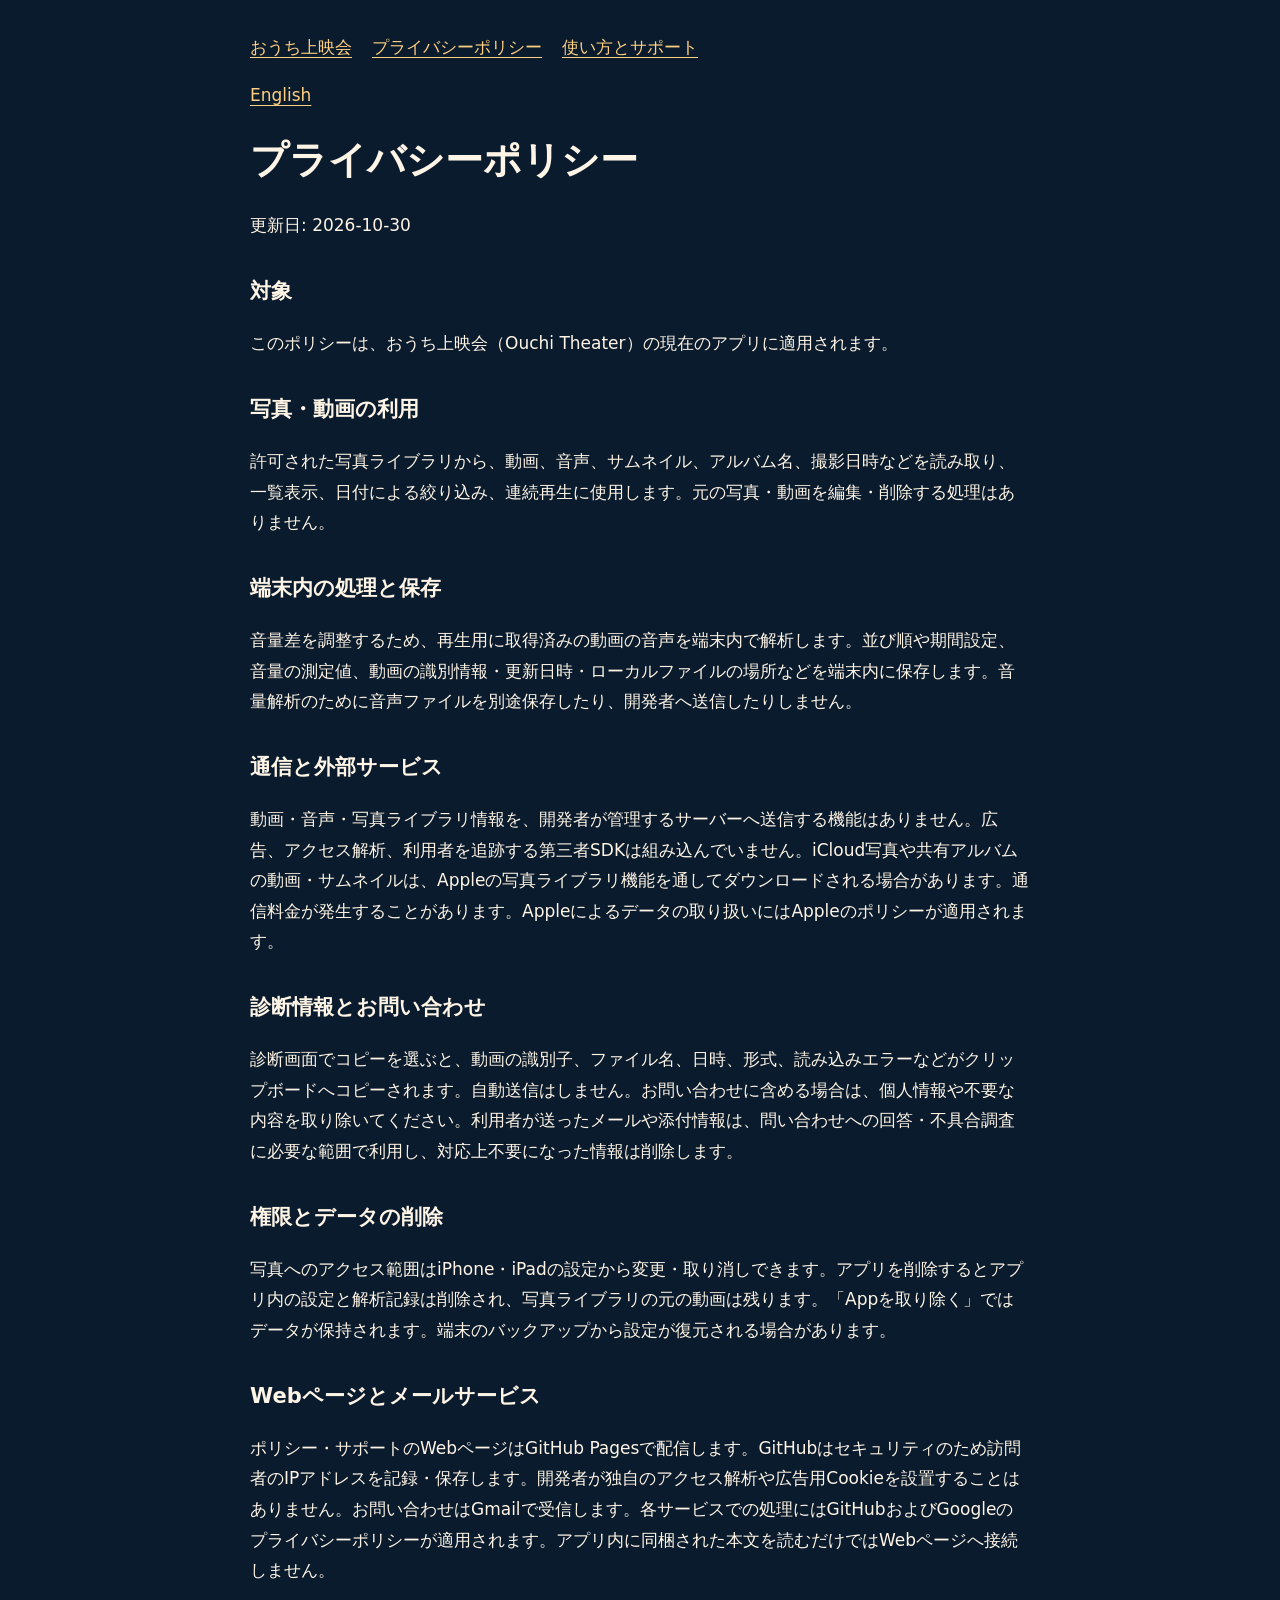
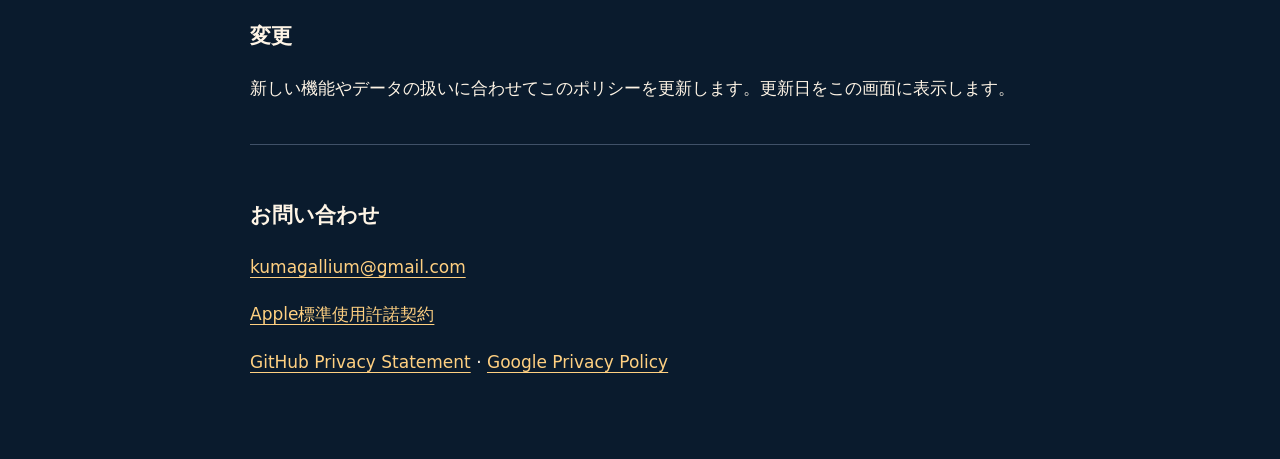
==== privacy-ja.html @ 00f3546b "[公開] 日英のプライバシーとサポート案内を掲載" ====
<!doctype html>
<html lang="ja"><head><meta charset="utf-8"><meta name="viewport" content="width=device-width, initial-scale=1"><title>プライバシーポリシー | おうち上映会</title><link rel="stylesheet" href="style.css"></head><body><main><nav aria-label="おうち上映会"><a href="index-ja.html">おうち上映会</a><a href="privacy-ja.html">プライバシーポリシー</a><a href="support-ja.html">使い方とサポート</a></nav><p><a lang="en" href="privacy-en.html">English</a></p><h1>プライバシーポリシー</h1><p>更新日: 2026-10-30</p><section><h2>対象</h2><p>このポリシーは、おうち上映会（Ouchi Theater）の現在のアプリに適用されます。</p></section><section><h2>写真・動画の利用</h2><p>許可された写真ライブラリから、動画、音声、サムネイル、アルバム名、撮影日時などを読み取り、一覧表示、日付による絞り込み、連続再生に使用します。元の写真・動画を編集・削除する処理はありません。</p></section><section><h2>端末内の処理と保存</h2><p>音量差を調整するため、再生用に取得済みの動画の音声を端末内で解析します。並び順や期間設定、音量の測定値、動画の識別情報・更新日時・ローカルファイルの場所などを端末内に保存します。音量解析のために音声ファイルを別途保存したり、開発者へ送信したりしません。</p></section><section><h2>通信と外部サービス</h2><p>動画・音声・写真ライブラリ情報を、開発者が管理するサーバーへ送信する機能はありません。広告、アクセス解析、利用者を追跡する第三者SDKは組み込んでいません。iCloud写真や共有アルバムの動画・サムネイルは、Appleの写真ライブラリ機能を通してダウンロードされる場合があります。通信料金が発生することがあります。Appleによるデータの取り扱いにはAppleのポリシーが適用されます。</p></section><section><h2>診断情報とお問い合わせ</h2><p>診断画面でコピーを選ぶと、動画の識別子、ファイル名、日時、形式、読み込みエラーなどがクリップボードへコピーされます。自動送信はしません。お問い合わせに含める場合は、個人情報や不要な内容を取り除いてください。利用者が送ったメールや添付情報は、問い合わせへの回答・不具合調査に必要な範囲で利用し、対応上不要になった情報は削除します。</p></section><section><h2>権限とデータの削除</h2><p>写真へのアクセス範囲はiPhone・iPadの設定から変更・取り消しできます。アプリを削除するとアプリ内の設定と解析記録は削除され、写真ライブラリの元の動画は残ります。「Appを取り除く」ではデータが保持されます。端末のバックアップから設定が復元される場合があります。</p></section><section><h2>Webページとメールサービス</h2><p>ポリシー・サポートのWebページはGitHub Pagesで配信します。GitHubはセキュリティのため訪問者のIPアドレスを記録・保存します。開発者が独自のアクセス解析や広告用Cookieを設置することはありません。お問い合わせはGmailで受信します。各サービスでの処理にはGitHubおよびGoogleのプライバシーポリシーが適用されます。アプリ内に同梱された本文を読むだけではWebページへ接続しません。</p></section><section><h2>変更</h2><p>新しい機能やデータの扱いに合わせてこのポリシーを更新します。更新日をこの画面に表示します。</p></section><footer><h2>お問い合わせ</h2><a href="mailto:kumagallium@gmail.com">kumagallium@gmail.com</a></footer><p><a href="https://www.apple.com/legal/internet-services/itunes/dev/stdeula/">Apple標準使用許諾契約</a></p><p><a href="https://docs.github.com/en/site-policy/privacy-policies/github-general-privacy-statement">GitHub Privacy Statement</a> · <a href="https://policies.google.com/privacy">Google Privacy Policy</a></p></main></body></html>
---- style.css ----
body{margin:0;background:#0a1b2d;color:#fff5e6;font:17px/1.8 system-ui,sans-serif}main{max-width:780px;margin:auto;padding:32px 24px 64px}a{color:#ffd081;text-underline-offset:4px}nav{display:flex;gap:20px;flex-wrap:wrap}h1{font-size:clamp(26px,6vw,38px);line-height:1.3}h2{font-size:21px;margin-top:32px}p{white-space:pre-line;overflow-wrap:anywhere}.notice{padding:16px;border:1px solid #ffd081;border-radius:12px}footer{margin-top:40px;border-top:1px solid #405168;padding-top:20px}a:focus-visible{outline:3px solid #ffd081;outline-offset:4px}
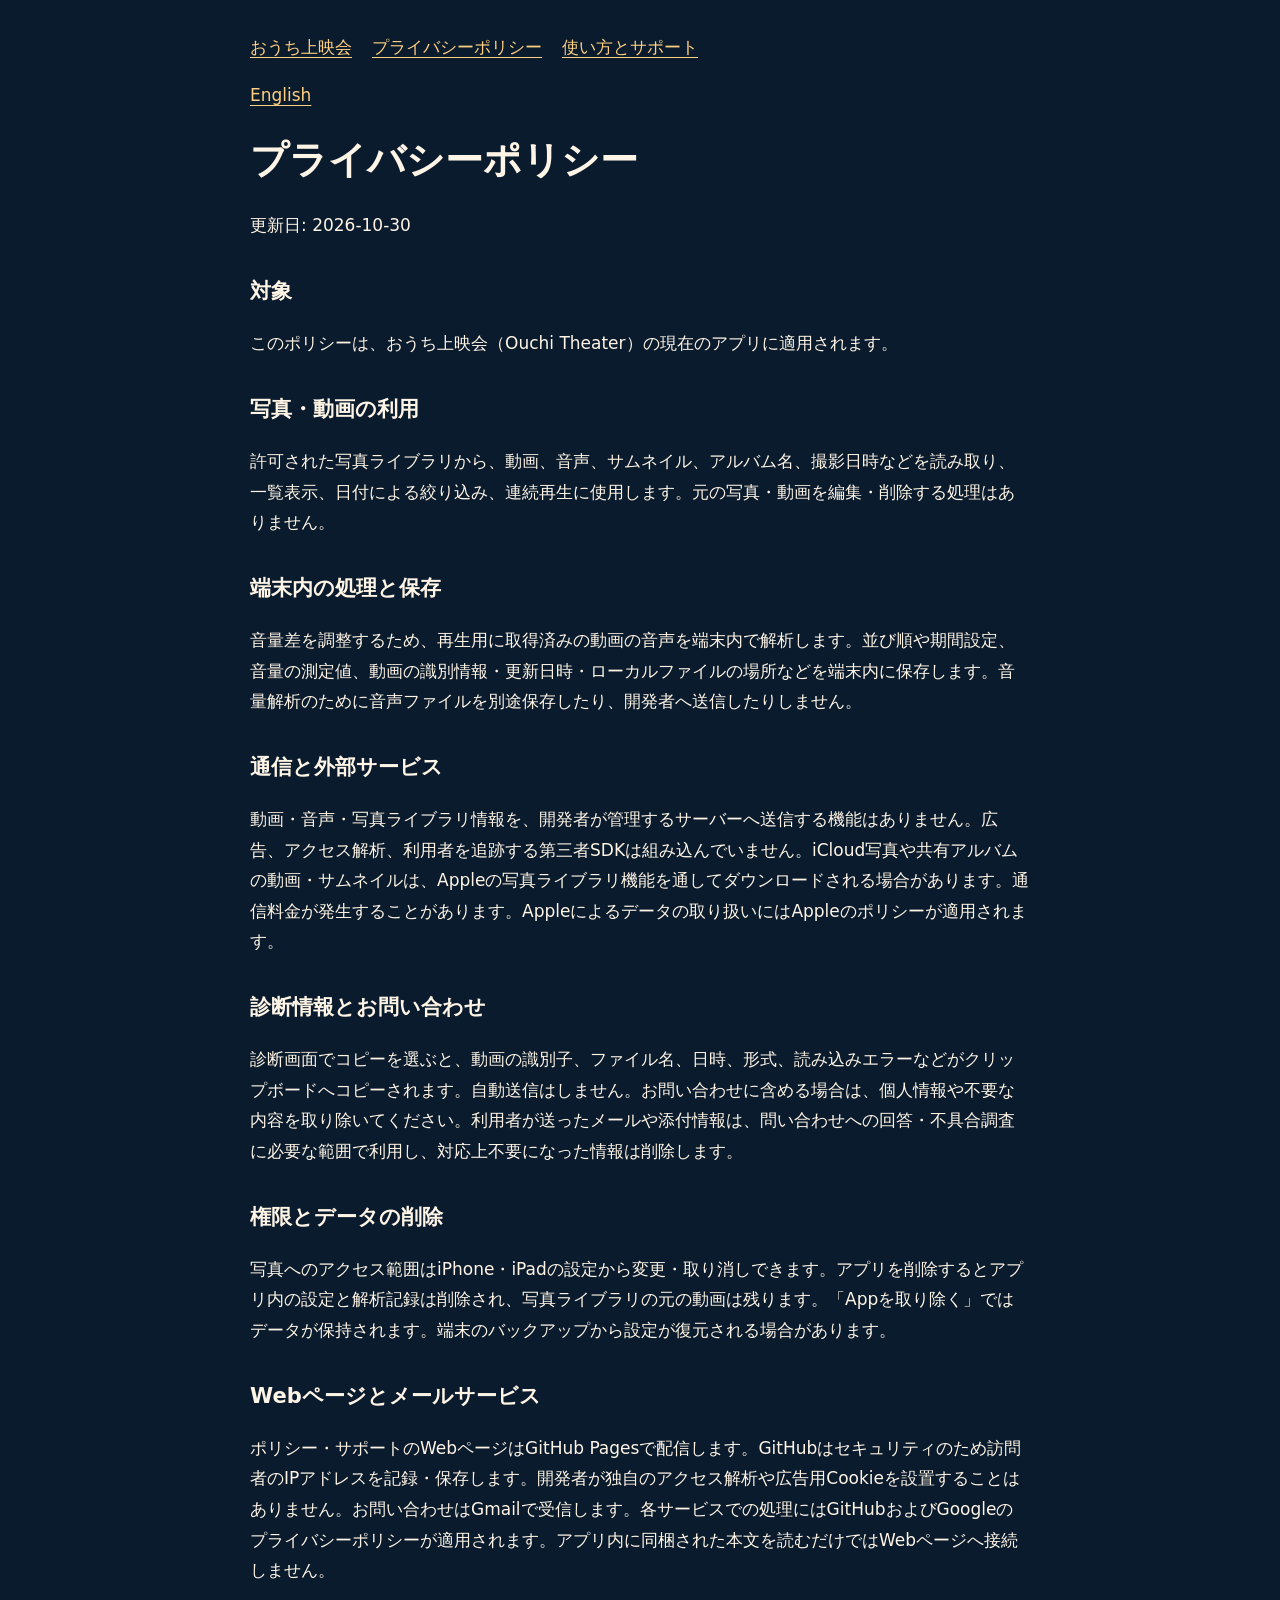
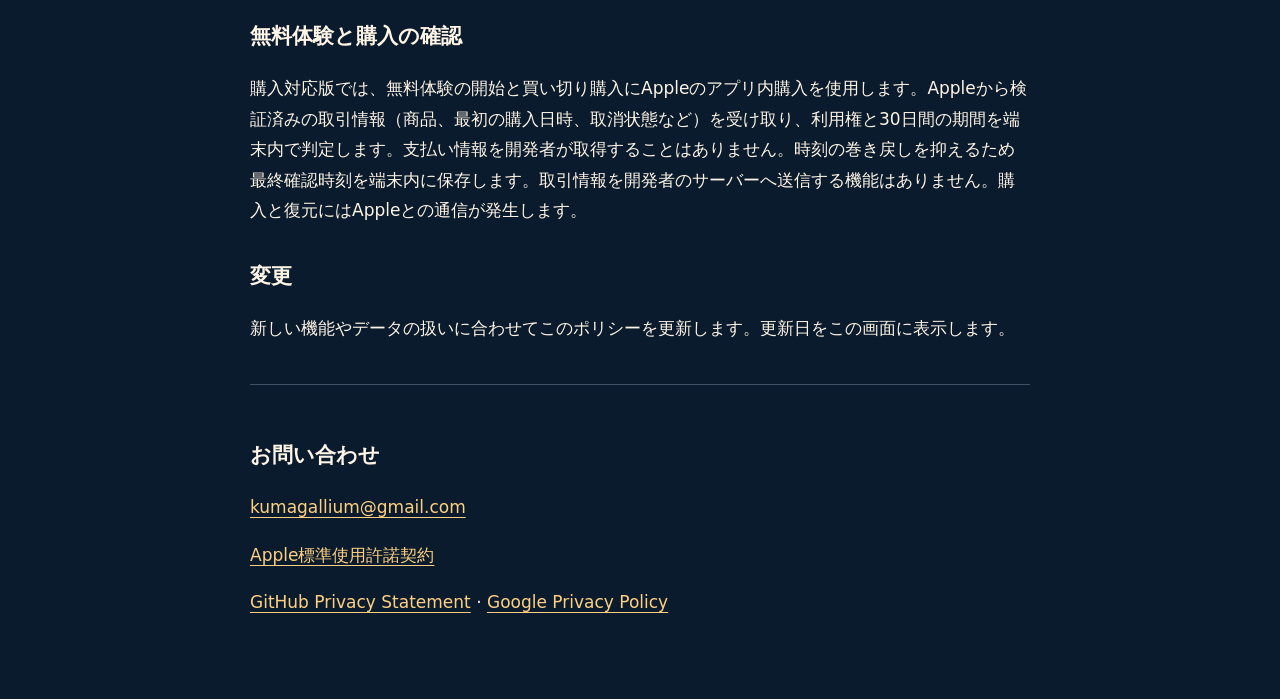
==== commit 55d6cb19: "[公開] 無料体験と購入確認の説明を追加" ====
--- a/privacy-ja.html
+++ b/privacy-ja.html
@@ -1,2 +1,2 @@
 <!doctype html>
-<html lang="ja"><head><meta charset="utf-8"><meta name="viewport" content="width=device-width, initial-scale=1"><title>プライバシーポリシー | おうち上映会</title><link rel="stylesheet" href="style.css"></head><body><main><nav aria-label="おうち上映会"><a href="index-ja.html">おうち上映会</a><a href="privacy-ja.html">プライバシーポリシー</a><a href="support-ja.html">使い方とサポート</a></nav><p><a lang="en" href="privacy-en.html">English</a></p><h1>プライバシーポリシー</h1><p>更新日: 2026-10-30</p><section><h2>対象</h2><p>このポリシーは、おうち上映会（Ouchi Theater）の現在のアプリに適用されます。</p></section><section><h2>写真・動画の利用</h2><p>許可された写真ライブラリから、動画、音声、サムネイル、アルバム名、撮影日時などを読み取り、一覧表示、日付による絞り込み、連続再生に使用します。元の写真・動画を編集・削除する処理はありません。</p></section><section><h2>端末内の処理と保存</h2><p>音量差を調整するため、再生用に取得済みの動画の音声を端末内で解析します。並び順や期間設定、音量の測定値、動画の識別情報・更新日時・ローカルファイルの場所などを端末内に保存します。音量解析のために音声ファイルを別途保存したり、開発者へ送信したりしません。</p></section><section><h2>通信と外部サービス</h2><p>動画・音声・写真ライブラリ情報を、開発者が管理するサーバーへ送信する機能はありません。広告、アクセス解析、利用者を追跡する第三者SDKは組み込んでいません。iCloud写真や共有アルバムの動画・サムネイルは、Appleの写真ライブラリ機能を通してダウンロードされる場合があります。通信料金が発生することがあります。Appleによるデータの取り扱いにはAppleのポリシーが適用されます。</p></section><section><h2>診断情報とお問い合わせ</h2><p>診断画面でコピーを選ぶと、動画の識別子、ファイル名、日時、形式、読み込みエラーなどがクリップボードへコピーされます。自動送信はしません。お問い合わせに含める場合は、個人情報や不要な内容を取り除いてください。利用者が送ったメールや添付情報は、問い合わせへの回答・不具合調査に必要な範囲で利用し、対応上不要になった情報は削除します。</p></section><section><h2>権限とデータの削除</h2><p>写真へのアクセス範囲はiPhone・iPadの設定から変更・取り消しできます。アプリを削除するとアプリ内の設定と解析記録は削除され、写真ライブラリの元の動画は残ります。「Appを取り除く」ではデータが保持されます。端末のバックアップから設定が復元される場合があります。</p></section><section><h2>Webページとメールサービス</h2><p>ポリシー・サポートのWebページはGitHub Pagesで配信します。GitHubはセキュリティのため訪問者のIPアドレスを記録・保存します。開発者が独自のアクセス解析や広告用Cookieを設置することはありません。お問い合わせはGmailで受信します。各サービスでの処理にはGitHubおよびGoogleのプライバシーポリシーが適用されます。アプリ内に同梱された本文を読むだけではWebページへ接続しません。</p></section><section><h2>変更</h2><p>新しい機能やデータの扱いに合わせてこのポリシーを更新します。更新日をこの画面に表示します。</p></section><footer><h2>お問い合わせ</h2><a href="mailto:kumagallium@gmail.com">kumagallium@gmail.com</a></footer><p><a href="https://www.apple.com/legal/internet-services/itunes/dev/stdeula/">Apple標準使用許諾契約</a></p><p><a href="https://docs.github.com/en/site-policy/privacy-policies/github-general-privacy-statement">GitHub Privacy Statement</a> · <a href="https://policies.google.com/privacy">Google Privacy Policy</a></p></main></body></html>
+<html lang="ja"><head><meta charset="utf-8"><meta name="viewport" content="width=device-width, initial-scale=1"><title>プライバシーポリシー | おうち上映会</title><link rel="stylesheet" href="style.css"></head><body><main><nav aria-label="おうち上映会"><a href="index-ja.html">おうち上映会</a><a href="privacy-ja.html">プライバシーポリシー</a><a href="support-ja.html">使い方とサポート</a></nav><p><a lang="en" href="privacy-en.html">English</a></p><h1>プライバシーポリシー</h1><p>更新日: 2026-10-30</p><section><h2>対象</h2><p>このポリシーは、おうち上映会（Ouchi Theater）の現在のアプリに適用されます。</p></section><section><h2>写真・動画の利用</h2><p>許可された写真ライブラリから、動画、音声、サムネイル、アルバム名、撮影日時などを読み取り、一覧表示、日付による絞り込み、連続再生に使用します。元の写真・動画を編集・削除する処理はありません。</p></section><section><h2>端末内の処理と保存</h2><p>音量差を調整するため、再生用に取得済みの動画の音声を端末内で解析します。並び順や期間設定、音量の測定値、動画の識別情報・更新日時・ローカルファイルの場所などを端末内に保存します。音量解析のために音声ファイルを別途保存したり、開発者へ送信したりしません。</p></section><section><h2>通信と外部サービス</h2><p>動画・音声・写真ライブラリ情報を、開発者が管理するサーバーへ送信する機能はありません。広告、アクセス解析、利用者を追跡する第三者SDKは組み込んでいません。iCloud写真や共有アルバムの動画・サムネイルは、Appleの写真ライブラリ機能を通してダウンロードされる場合があります。通信料金が発生することがあります。Appleによるデータの取り扱いにはAppleのポリシーが適用されます。</p></section><section><h2>診断情報とお問い合わせ</h2><p>診断画面でコピーを選ぶと、動画の識別子、ファイル名、日時、形式、読み込みエラーなどがクリップボードへコピーされます。自動送信はしません。お問い合わせに含める場合は、個人情報や不要な内容を取り除いてください。利用者が送ったメールや添付情報は、問い合わせへの回答・不具合調査に必要な範囲で利用し、対応上不要になった情報は削除します。</p></section><section><h2>権限とデータの削除</h2><p>写真へのアクセス範囲はiPhone・iPadの設定から変更・取り消しできます。アプリを削除するとアプリ内の設定と解析記録は削除され、写真ライブラリの元の動画は残ります。「Appを取り除く」ではデータが保持されます。端末のバックアップから設定が復元される場合があります。</p></section><section><h2>Webページとメールサービス</h2><p>ポリシー・サポートのWebページはGitHub Pagesで配信します。GitHubはセキュリティのため訪問者のIPアドレスを記録・保存します。開発者が独自のアクセス解析や広告用Cookieを設置することはありません。お問い合わせはGmailで受信します。各サービスでの処理にはGitHubおよびGoogleのプライバシーポリシーが適用されます。アプリ内に同梱された本文を読むだけではWebページへ接続しません。</p></section><section><h2>無料体験と購入の確認</h2><p>購入対応版では、無料体験の開始と買い切り購入にAppleのアプリ内購入を使用します。Appleから検証済みの取引情報（商品、最初の購入日時、取消状態など）を受け取り、利用権と30日間の期間を端末内で判定します。支払い情報を開発者が取得することはありません。時刻の巻き戻しを抑えるため最終確認時刻を端末内に保存します。取引情報を開発者のサーバーへ送信する機能はありません。購入と復元にはAppleとの通信が発生します。</p></section><section><h2>変更</h2><p>新しい機能やデータの扱いに合わせてこのポリシーを更新します。更新日をこの画面に表示します。</p></section><footer><h2>お問い合わせ</h2><a href="mailto:kumagallium@gmail.com">kumagallium@gmail.com</a></footer><p><a href="https://www.apple.com/legal/internet-services/itunes/dev/stdeula/">Apple標準使用許諾契約</a></p><p><a href="https://docs.github.com/en/site-policy/privacy-policies/github-general-privacy-statement">GitHub Privacy Statement</a> · <a href="https://policies.google.com/privacy">Google Privacy Policy</a></p></main></body></html>
